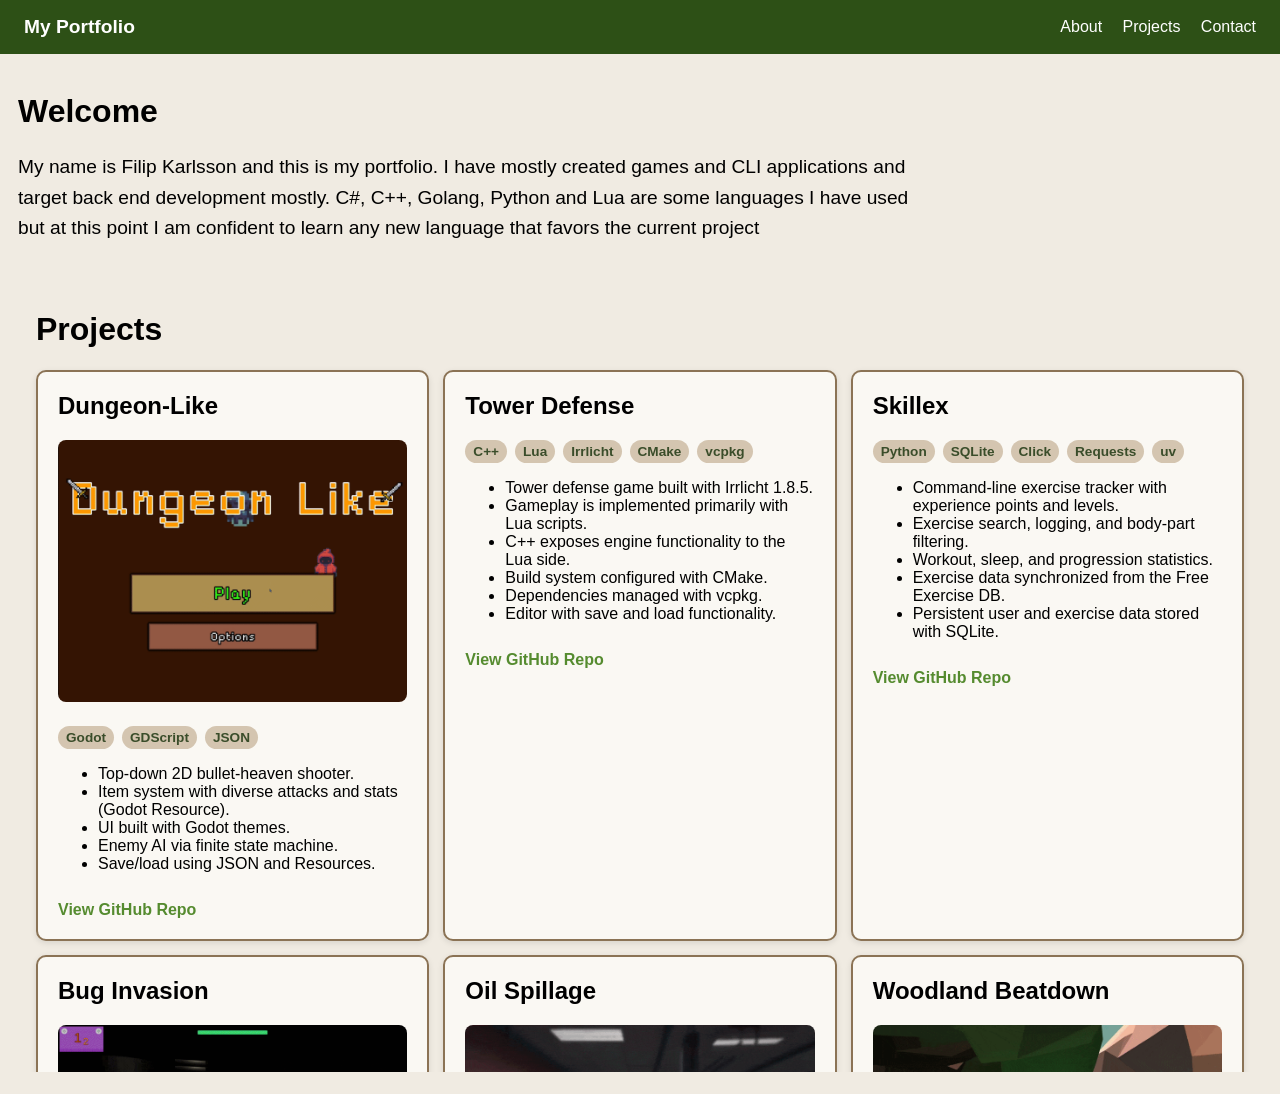
==== index.html @ 6a9c22db "Improve welcome text layout" ====
<!DOCTYPE html>
<html>
    <head>
        <title>My Portfolio</title>
        <link rel="stylesheet" href="styles.css">
    </head>
    <body>
        <header>
            <h1>My Portfolio</h1>
            <nav>
                <a href="about.html">About</a>
                <a href="projects.html">Projects</a>
                <a href="contact.html">Contact</a>
            </nav>
        </header>
        <main>
            <h1>Welcome</h1>
            <p class="intro">My name is Filip Karlsson and this is my portfolio. I have mostly created games and CLI applications and target back end development mostly. C#, C++, Golang, Python and Lua are some languages I have used but at this point I am confident to learn any new language that favors the current project</p>
            <iframe src="projects.html" title="Projects" style="width: 100%; min-height: 800px; border: none;"></iframe>
        </main>
    </body>
</html>
---- styles.css ----
body {
    font-family: Arial, sans-serif;
    margin: 0;
    padding: 0;
    background: #f0ebe2;
}

header {
    background: #2d5016;
    color: white;
    padding: 16px 24px;
    display: flex;
    justify-content: space-between;
    align-items: center;
}

header h1 {
    margin: 0;
    font-size: 1.2rem;
}

nav a {
    color: white;
    text-decoration: none;
    margin-left: 16px;
}

main {
    padding: 18px;
}

.intro {
    max-width: 900px;
    margin: 0 0 28px;
    font-size: 1.2rem;
    line-height: 1.6;
}

.showcase {
    display: flex;
    flex-wrap: wrap;
    gap: 14px;
    margin-top: 18px;
}

.card {
    flex: 1 1 340px;
    background: #faf8f3;
    border: 2px solid #8b7355;
    border-radius: 10px;
    padding: 20px;
    box-shadow: 0 2px 6px rgba(0, 0, 0, 0.1);
}

.card h2 {
    margin-top: 0;
    font-size: 1.5rem;
}

.card img {
    width: 100%;
    height: auto;
    border-radius: 8px;
    margin-bottom: 10px;
}

.card p {
    margin-bottom: 0;
}

.repo-link {
    display: inline-block;
    margin-top: 12px;
    color: #558b2f;
    text-decoration: none;
    font-weight: 600;
}

.repo-link:hover {
    text-decoration: underline;
}

.tools {
    display: flex;
    flex-wrap: wrap;
    gap: 8px;
    margin: 10px 0 12px;
}

.tools span {
    background: #d4c5b0;
    color: #3a4d2a;
    padding: 4px 8px;
    border-radius: 999px;
    font-size: 0.85rem;
    font-weight: 600;
}
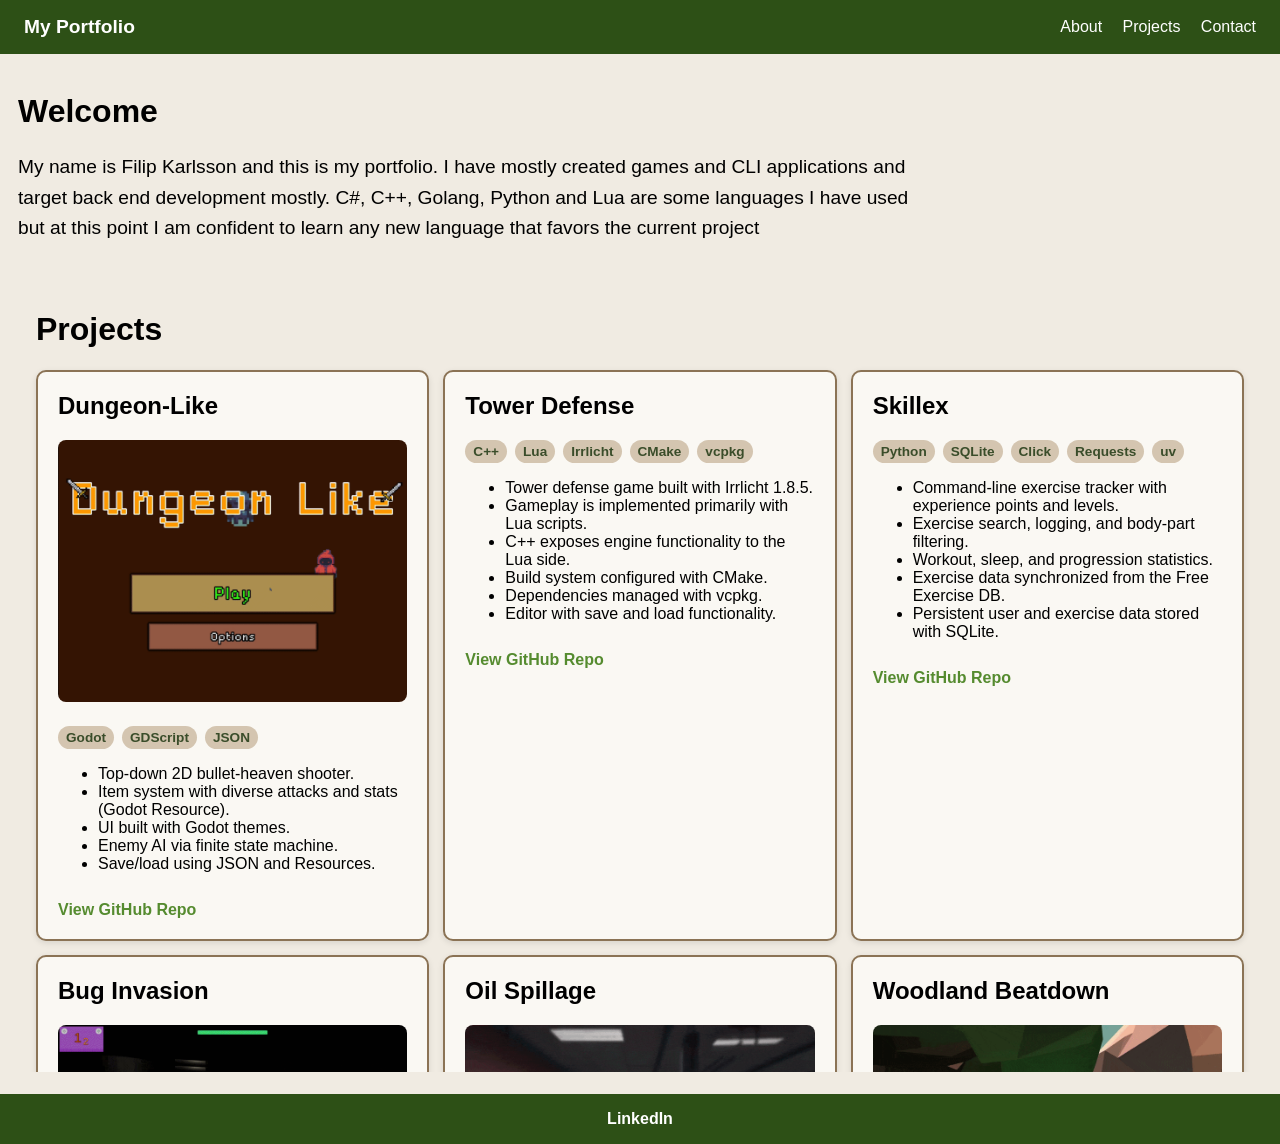
==== commit 9a902b71: "Add LinkedIn footer link" ====
--- a/index.html
+++ b/index.html
@@ -18,5 +18,8 @@
             <p class="intro">My name is Filip Karlsson and this is my portfolio. I have mostly created games and CLI applications and target back end development mostly. C#, C++, Golang, Python and Lua are some languages I have used but at this point I am confident to learn any new language that favors the current project</p>
             <iframe src="projects.html" title="Projects" style="width: 100%; min-height: 800px; border: none;"></iframe>
         </main>
+        <footer>
+            <a href="https://www.linkedin.com/in/filip-karlsson-holger" target="_blank" rel="noopener noreferrer">LinkedIn</a>
+        </footer>
     </body>
 </html>
--- a/styles.css
+++ b/styles.css
@@ -19,6 +19,22 @@
     font-size: 1.2rem;
 }
 
+footer {
+    background: #2d5016;
+    padding: 16px 24px;
+    text-align: center;
+}
+
+footer a {
+    color: white;
+    text-decoration: none;
+    font-weight: 600;
+}
+
+footer a:hover {
+    text-decoration: underline;
+}
+
 nav a {
     color: white;
     text-decoration: none;
@@ -34,6 +50,36 @@
     margin: 0 0 28px;
     font-size: 1.2rem;
     line-height: 1.6;
+}
+
+.contact-links {
+    display: flex;
+    flex-wrap: wrap;
+    gap: 14px;
+    max-width: 900px;
+}
+
+.contact-link {
+    flex: 1 1 280px;
+    display: flex;
+    flex-direction: column;
+    gap: 8px;
+    padding: 20px;
+    background: #faf8f3;
+    border: 2px solid #8b7355;
+    border-radius: 10px;
+    color: #3a4d2a;
+    text-decoration: none;
+    box-shadow: 0 2px 6px rgba(0, 0, 0, 0.1);
+}
+
+.contact-link strong {
+    color: #558b2f;
+    font-size: 1.35rem;
+}
+
+.contact-link:hover {
+    border-color: #558b2f;
 }
 
 .showcase {
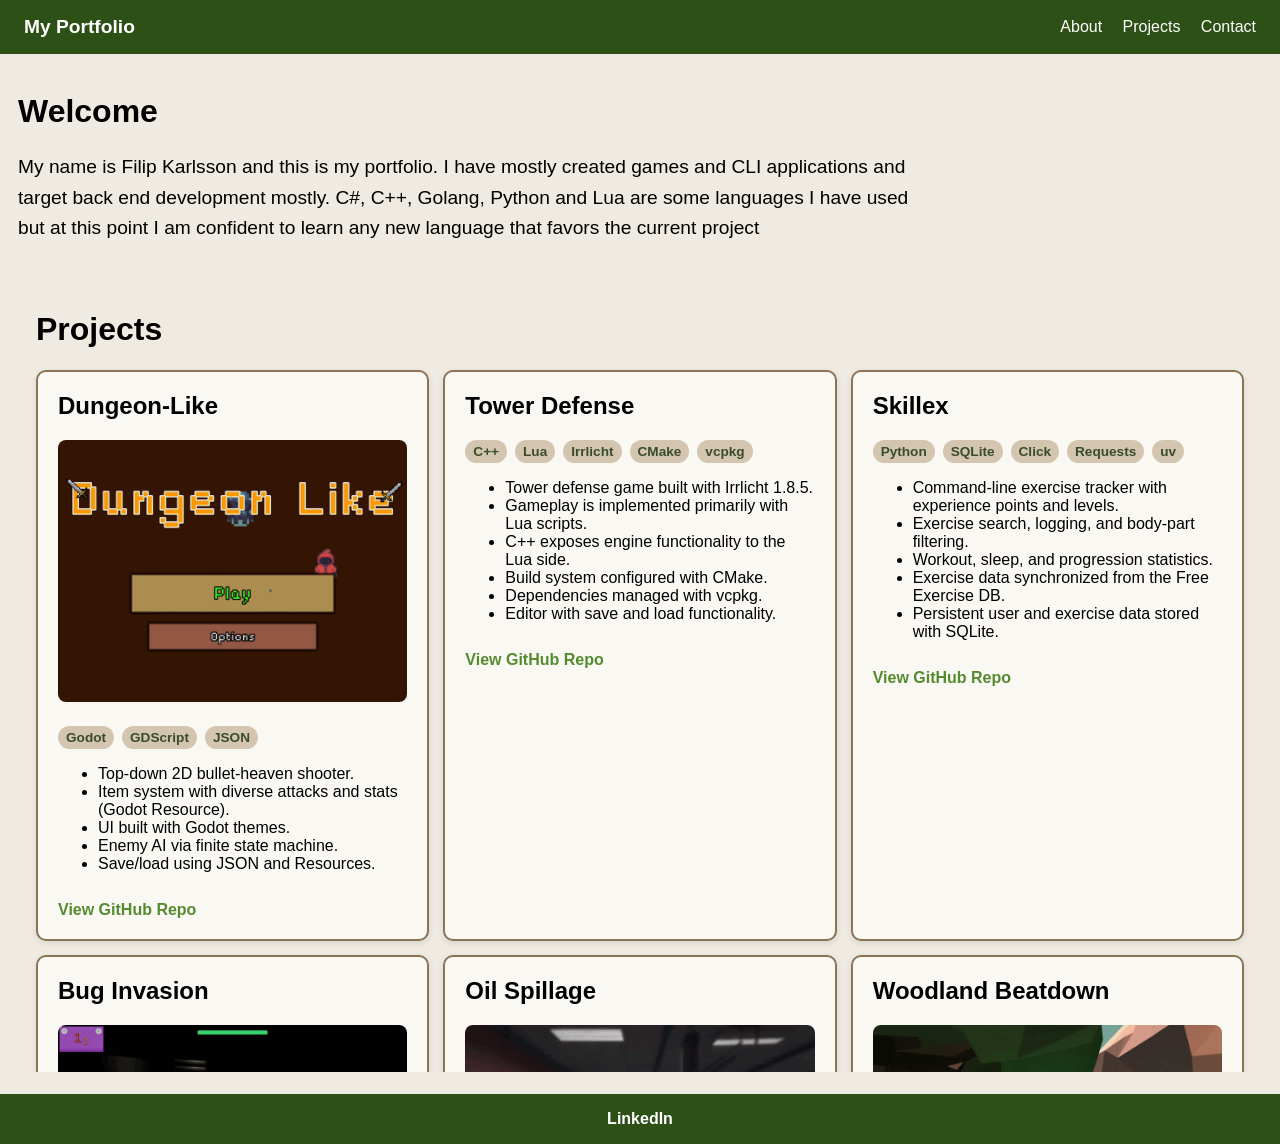
==== commit 055a8655: "Link portfolio title to home" ====
--- a/index.html
+++ b/index.html
@@ -6,7 +6,7 @@
     </head>
     <body>
         <header>
-            <h1>My Portfolio</h1>
+            <h1><a href="index.html">My Portfolio</a></h1>
             <nav>
                 <a href="about.html">About</a>
                 <a href="projects.html">Projects</a>
--- a/styles.css
+++ b/styles.css
@@ -17,6 +17,11 @@
 header h1 {
     margin: 0;
     font-size: 1.2rem;
+}
+
+header h1 a {
+    color: white;
+    text-decoration: none;
 }
 
 footer {
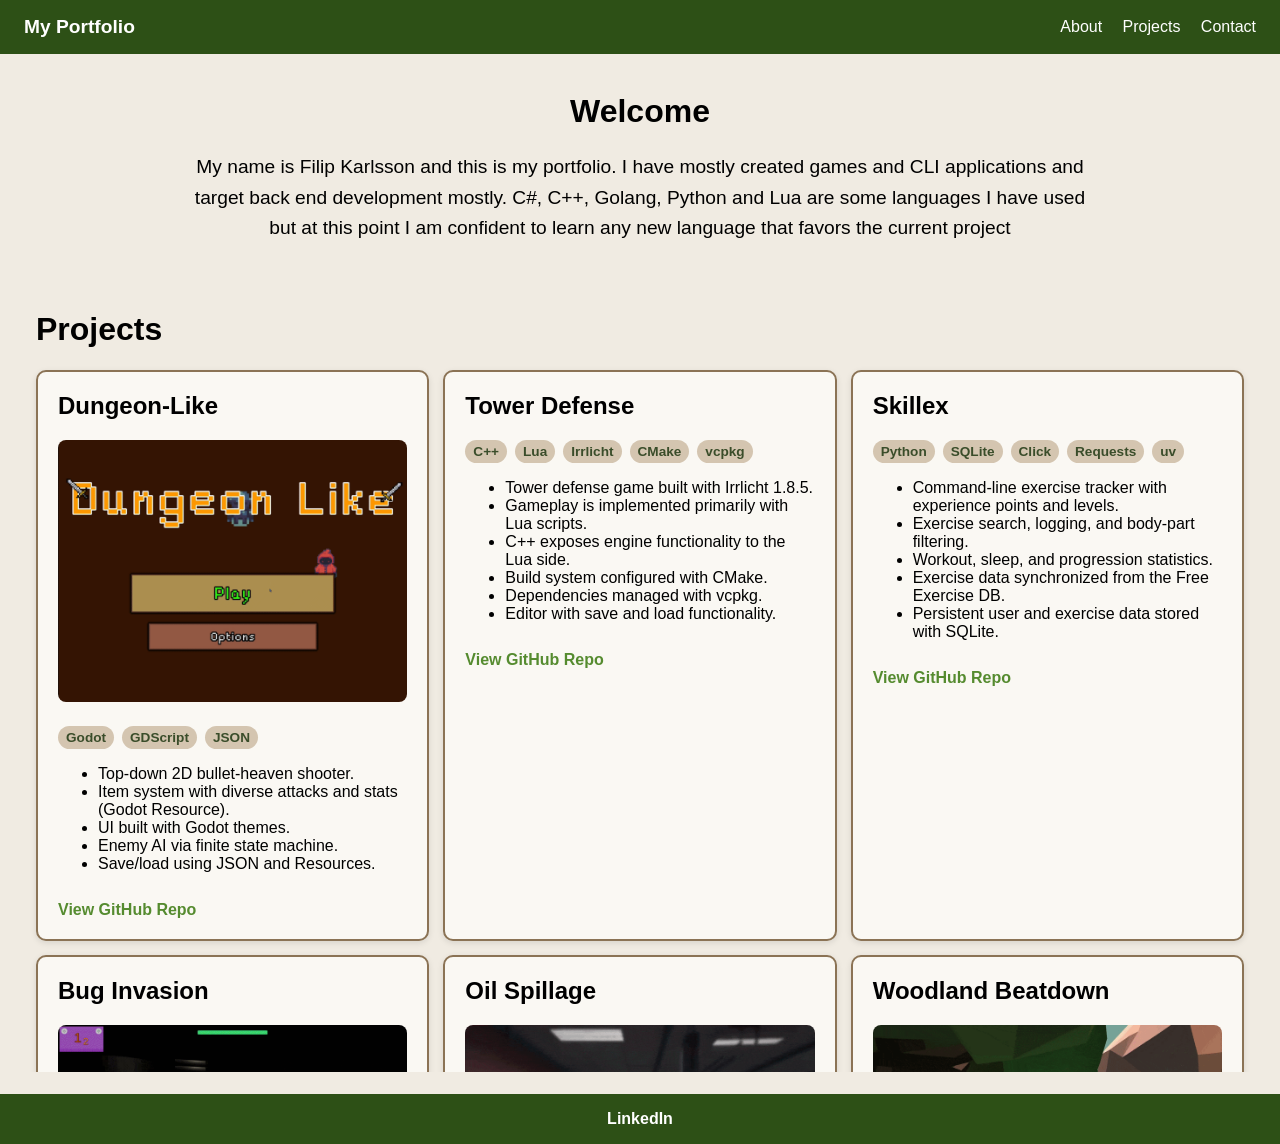
==== commit 612ba5e3: "Center welcome introduction" ====
--- a/index.html
+++ b/index.html
@@ -14,7 +14,7 @@
             </nav>
         </header>
         <main>
-            <h1>Welcome</h1>
+            <h1 class="welcome-title">Welcome</h1>
             <p class="intro">My name is Filip Karlsson and this is my portfolio. I have mostly created games and CLI applications and target back end development mostly. C#, C++, Golang, Python and Lua are some languages I have used but at this point I am confident to learn any new language that favors the current project</p>
             <iframe src="projects.html" title="Projects" style="width: 100%; min-height: 800px; border: none;"></iframe>
         </main>
--- a/styles.css
+++ b/styles.css
@@ -50,11 +50,16 @@
     padding: 18px;
 }
 
+.welcome-title {
+    text-align: center;
+}
+
 .intro {
     max-width: 900px;
-    margin: 0 0 28px;
+    margin: 0 auto 28px;
     font-size: 1.2rem;
     line-height: 1.6;
+    text-align: center;
 }
 
 .contact-links {
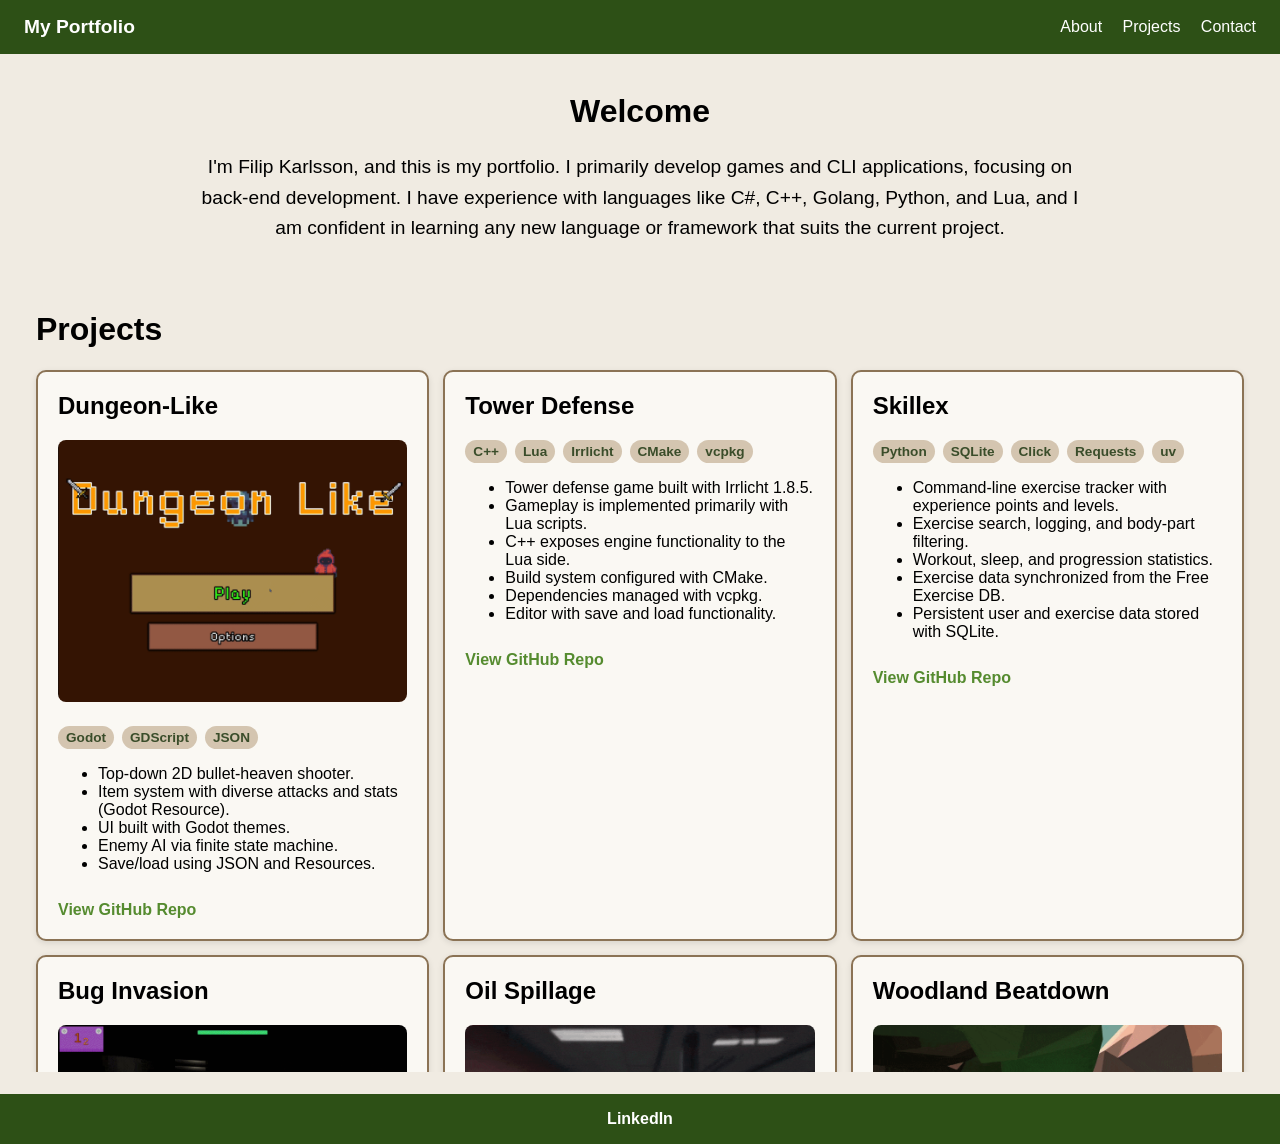
==== commit bf751da1: "Rephrased the intro section" ====
--- a/index.html
+++ b/index.html
@@ -15,7 +15,10 @@
         </header>
         <main>
             <h1 class="welcome-title">Welcome</h1>
-            <p class="intro">My name is Filip Karlsson and this is my portfolio. I have mostly created games and CLI applications and target back end development mostly. C#, C++, Golang, Python and Lua are some languages I have used but at this point I am confident to learn any new language that favors the current project</p>
+            <p class="intro">I'm Filip Karlsson, and this is my portfolio. 
+                I primarily develop games and CLI applications, focusing on back-end development.
+                 I have experience with languages like C#, C++, Golang, Python, and Lua, and I am confident in learning any new language or framework that suits the current project.
+</p>
             <iframe src="projects.html" title="Projects" style="width: 100%; min-height: 800px; border: none;"></iframe>
         </main>
         <footer>
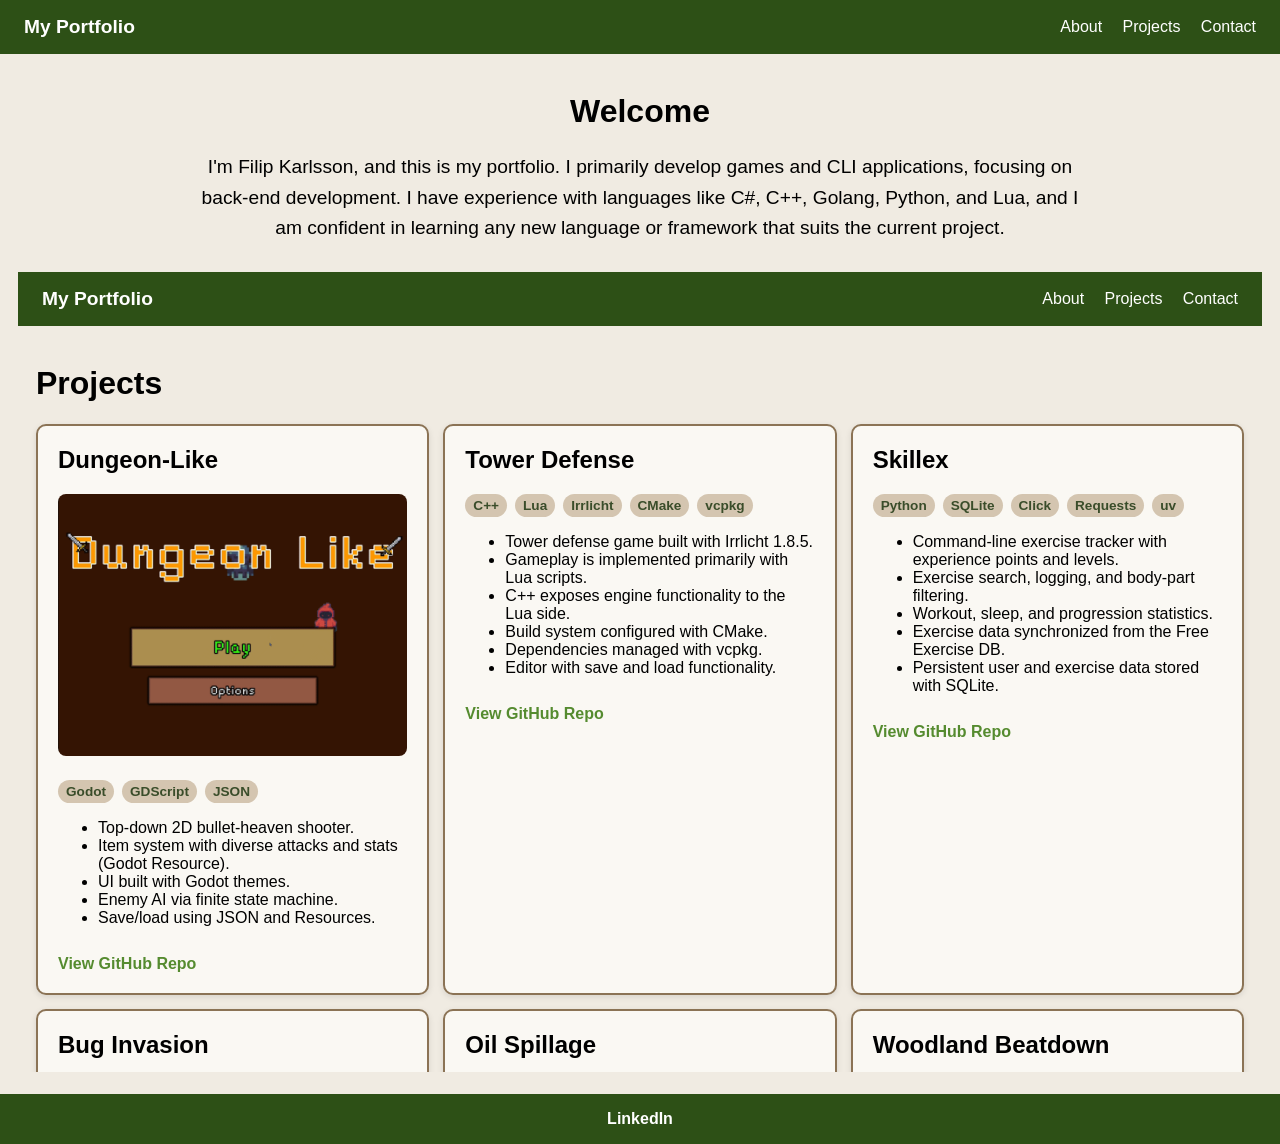
==== commit ce1de4d7: "Use shared HTML includes" ====
--- a/index.html
+++ b/index.html
@@ -5,14 +5,7 @@
         <link rel="stylesheet" href="styles.css">
     </head>
     <body>
-        <header>
-            <h1><a href="index.html">My Portfolio</a></h1>
-            <nav>
-                <a href="about.html">About</a>
-                <a href="projects.html">Projects</a>
-                <a href="contact.html">Contact</a>
-            </nav>
-        </header>
+        <div data-include="header.html"></div>
         <main>
             <h1 class="welcome-title">Welcome</h1>
             <p class="intro">I'm Filip Karlsson, and this is my portfolio. 
@@ -21,8 +14,7 @@
 </p>
             <iframe src="projects.html" title="Projects" style="width: 100%; min-height: 800px; border: none;"></iframe>
         </main>
-        <footer>
-            <a href="https://www.linkedin.com/in/filip-karlsson-holger" target="_blank" rel="noopener noreferrer">LinkedIn</a>
-        </footer>
+        <div data-include="footer.html"></div>
+        <script src="includes.js"></script>
     </body>
 </html>
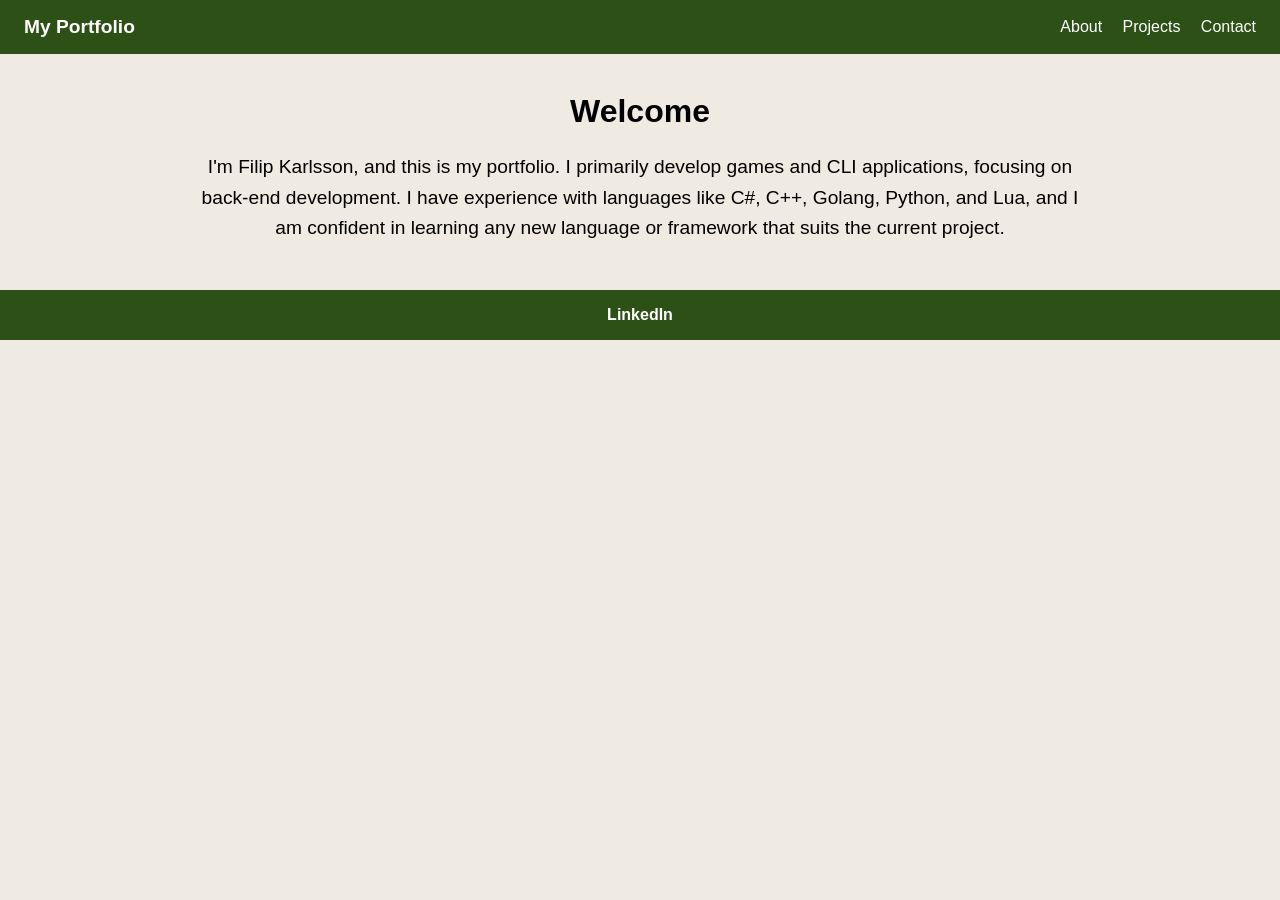
==== commit 754fa1d5: "Remove projects iframe" ====
--- a/index.html
+++ b/index.html
@@ -12,7 +12,6 @@
                 I primarily develop games and CLI applications, focusing on back-end development.
                  I have experience with languages like C#, C++, Golang, Python, and Lua, and I am confident in learning any new language or framework that suits the current project.
 </p>
-            <iframe src="projects.html" title="Projects" style="width: 100%; min-height: 800px; border: none;"></iframe>
         </main>
         <div data-include="footer.html"></div>
         <script src="includes.js"></script>
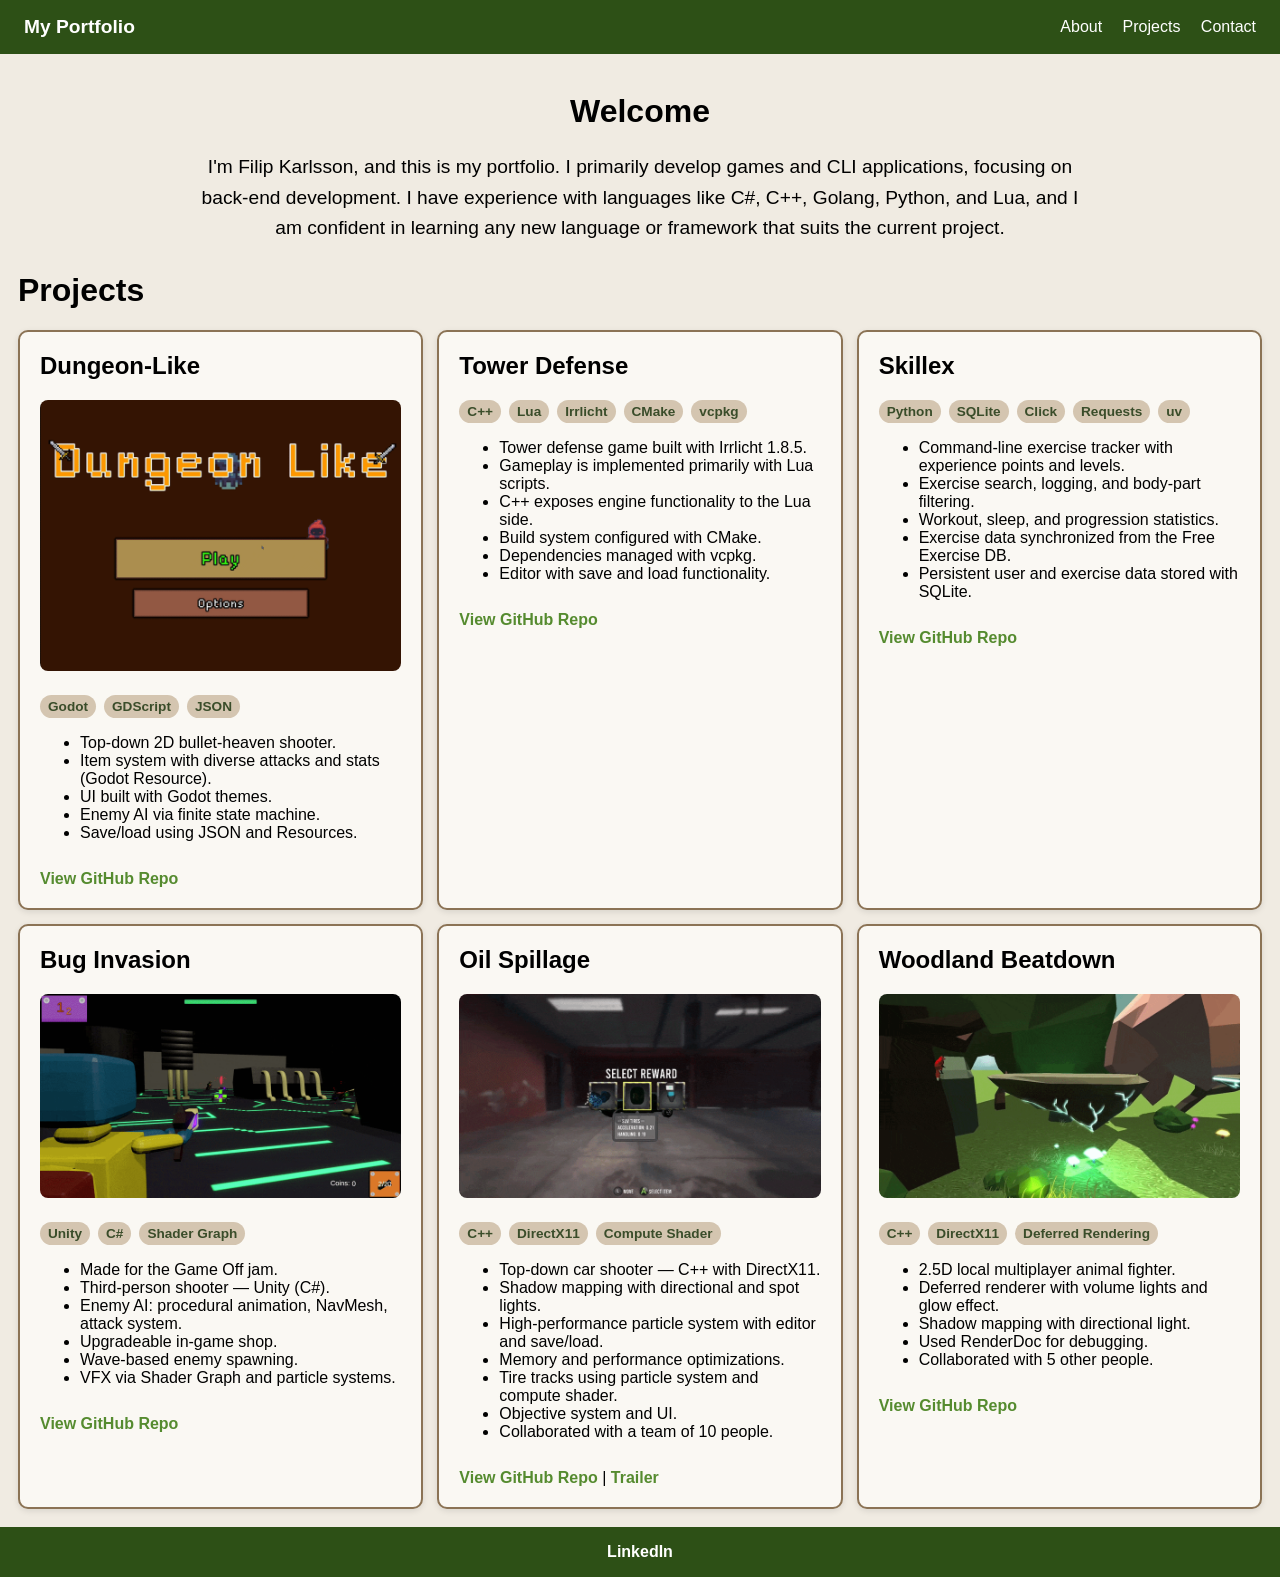
==== commit 1775eff0: "Show projects directly on home page" ====
--- a/index.html
+++ b/index.html
@@ -12,6 +12,7 @@
                 I primarily develop games and CLI applications, focusing on back-end development.
                  I have experience with languages like C#, C++, Golang, Python, and Lua, and I am confident in learning any new language or framework that suits the current project.
 </p>
+            <div data-include="projects-content.html"></div>
         </main>
         <div data-include="footer.html"></div>
         <script src="includes.js"></script>
